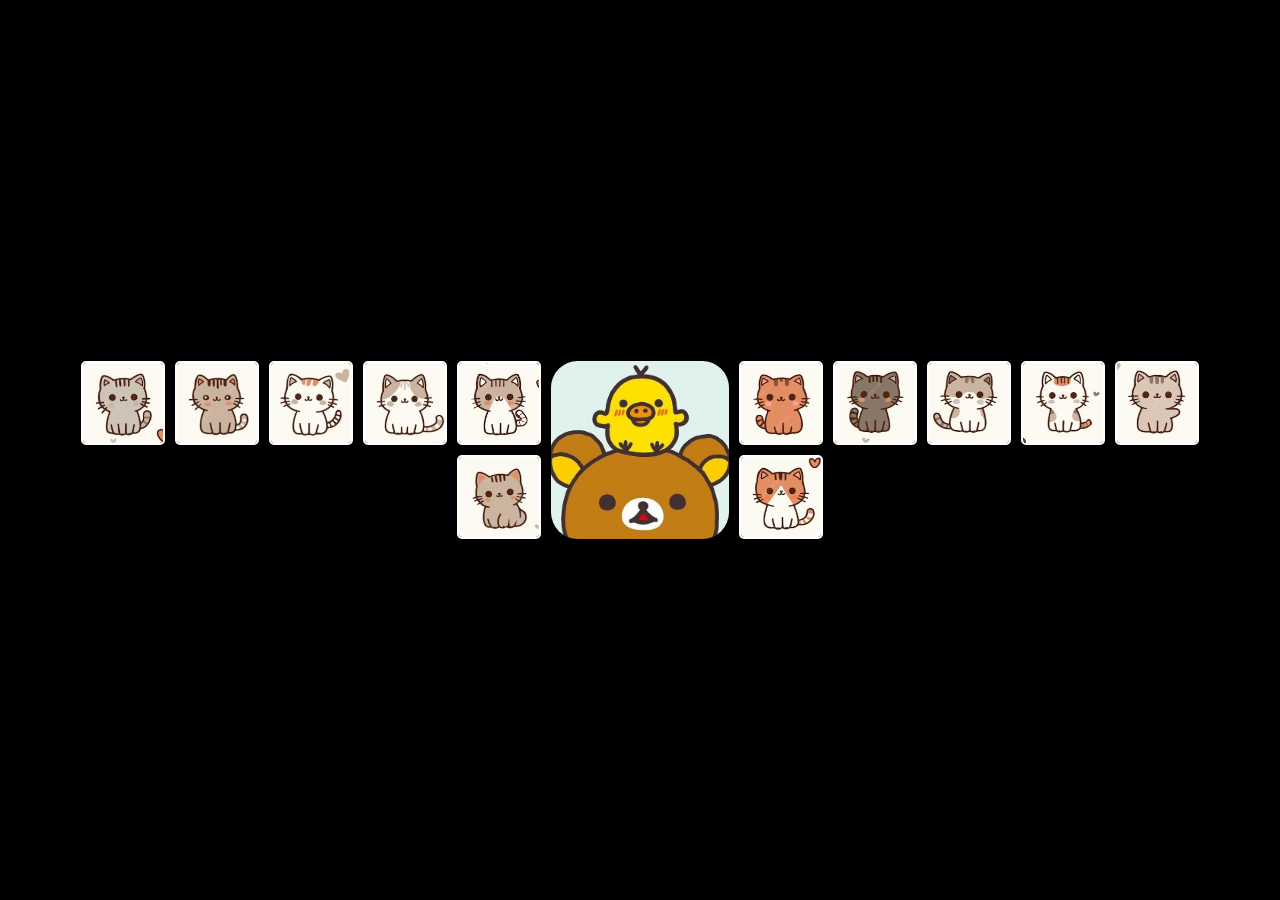
==== index.html @ 57558ef6 "Actualización index" ====
<!DOCTYPE html>
<html lang="en">
<head>
    <meta charset="UTF-8">
    <meta name="viewport" content="width=device-width, initial-scale=1.0">
    <title>♥</title>
    <link rel="stylesheet" href="styles.css">
</head>
<body>
  <div class="head">
    Aloha
  </div>

  <div class="container">
    <!-- Galería de miniaturas -->
    <div class="grid-container">
      <!-- Miniaturas -->
      <div class="thumbnail" data-index="0">
        <img class="" src="img/img1.jpg" alt="Imagen 1">
        <img class="open" src="img/cat1.jpg" alt="Imagen 1">        
      </div>
      <div class="thumbnail" data-index="1">
        <img class="" src="img/img2.jpg" alt="Imagen 2">
        <img class="open" src="img/cat2.jpg" alt="Imagen 2">
      </div>
      <div class="thumbnail" data-index="2">
        <img class="" src="img/img3.jpg" alt="Imagen 3">
        <img class="open" src="img/cat3.jpg" alt="Imagen 3">
      </div>
      <div class="thumbnail" data-index="3">
        <img class="" src="img/img4.jpg" alt="Imagen 4">
        <img class="open" src="img/cat4.jpg" alt="Imagen 4">
      </div>
      <!-- Grid vertical izquierda -->
      <div class="grid-vertical">
        <div class="thumbnail" data-index="4">
          <img class="" src="img/img5.jpg" alt="Imagen 5">
          <img class="open" src="img/cat5.jpg" alt="Imagen 5">
        </div>
        <div class="thumbnail" data-index="6">
          <img class="" src="img/img7.jpg" alt="Imagen 7">
          <img class="open" src="img/cat7.jpg" alt="Imagen 7">
        </div>
      </div>
      
      <!-- Imagen central -->
      <div id="central-image-container">
        <img id="central-image" src="img/central.jpg" alt="Imagen central">
      </div>
      <!-- Grid vertical derecha -->
      <div class="grid-vertical">
        <div class="thumbnail" data-index="5">
          <img class="" src="img/img6.jpg" alt="Imagen 6">
          <img class="open" src="img/cat6.jpg" alt="Imagen 6">
        </div>
        <div class="thumbnail" data-index="7">
          <img class="" src="img/img8.jpg" alt="Imagen 8">
          <img class="open" src="img/cat8.jpg" alt="Imagen 8">
        </div>
      </div>
      
      <div class="thumbnail" data-index="8">
        <img class="" src="img/img9.jpg" alt="Imagen 9">
        <img class="open" src="img/cat9.jpg" alt="Imagen 9">
      </div>
      <div class="thumbnail" data-index="9">
        <img class="" src="img/img10.jpg" alt="Imagen 10">
        <img class="open" src="img/cat10.jpg" alt="Imagen 10">
      </div>
      <div class="thumbnail" data-index="10">
        <img class="" src="img/img11.jpg" alt="Imagen 11">
        <img class="open" src="img/cat11.jpg" alt="Imagen 11">
      </div>
      <div class="thumbnail" data-index="11">
        <img class="" src="img/img12.jpg" alt="Imagen 12">
        <img class="open" src="img/cat12.jpg" alt="Imagen 12">
      </div>
      
    </div>
  </div>

  <!-- Modal para ver imágenes -->
  <div id="modal">
    <img id="modal-image" src="" alt="Imagen grande">
    <button id="close-btn">Cerrar</button>
  </div>

  <!-- Mensaje final -->
  <div id="final-message">
    <h1>¡Sorpresa completada!</h1>
  </div>


  <audio id="audio1" src="audio/audio1.mp3"></audio>
  <audio id="audio2" src="audio/audio2.mp3"></audio>
  <script src="script.js"></script>
</body>
</body>
</html>
---- styles.css ----
/* General Reset */
body {
  margin: 0;
  padding: 0;
  font-family: Arial, sans-serif;
  display: flex;
  justify-content: center;
  align-items: center;
  height: 100vh;
  background-color: black;
  color: white;
  overflow: hidden;
}
.head {
  position: absolute;
  display: flex;
  text-align: top;
}
.container {
  position: relative;
  text-align: center;
}

/* Imagen central */
#central-image-container {
  position: relative;
  display: flex;
}

#central-image {
  width: 178px;
  height: 178px;
  border-radius: 15%;
  transition: opacity 1s ease;
}

/* Galería en cuadrícula */
.grid-container {
  display: flex;
  flex-wrap: wrap;
  justify-content: center;
  gap: 10px;
}

.grid-vertical {
  display: flex;
  flex-wrap: wrap;
  flex-direction:column;
  gap: 10px;
}

.thumbnail {
  position: relative;
  width: 80px;
  height: 80px;
  overflow: hidden;
  border: 2px solid white;
  border-radius: 5px;
  cursor: pointer;
  transition: transform 0.3s ease;
}

.thumbnail img {
  width: 100%;
  height: 100%;
  object-fit: cover;
  display: none;
}

.thumbnail .open  {
  display: block;
}



/* Modal */
#modal {
  display: none;
  position: fixed;
  top: 0;
  left: 0;
  width: 100%;
  height: 100%;
  background-color: rgba(0, 0, 0, 0.9);
  display: none;
  flex-direction: column;
  justify-content: center;
  align-items: center;
}

#modal-image {
  max-width: 80%;
  max-height: 80%;
}

#close-btn {
  margin-top: 20px;
  padding: 10px 20px;
  background-color: #555;
  color: white;
  border: none;
  border-radius: 5px;
  cursor: pointer;
}

/* Mensaje final */
#final-message {
  display: none;
  text-align: center;
  position: absolute;
}

#final-message h1 {
  font-size: 24px;
  width: 178px;
  height: 178px;
  align-content: center;
  color: #00ff00;
}
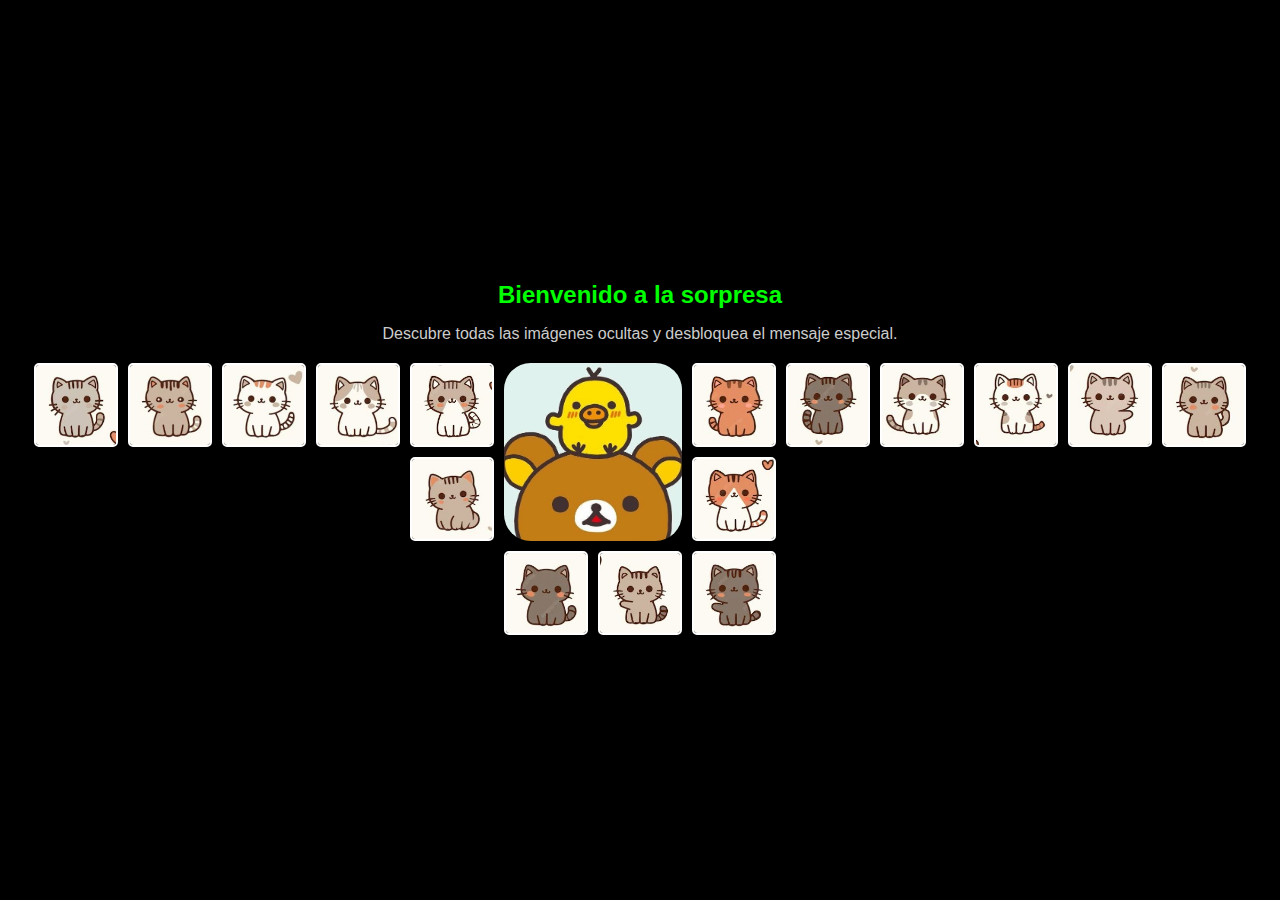
==== commit e1b38355: "Actualización de imágenes" ====
--- a/index.html
+++ b/index.html
@@ -7,11 +7,19 @@
     <link rel="stylesheet" href="styles.css">
 </head>
 <body>
+  
+
+
   <div class="head">
     Aloha
   </div>
 
   <div class="container">
+    <header>
+      <h1>Bienvenido a la sorpresa</h1>
+      <p>Descubre todas las imágenes ocultas y desbloquea el mensaje especial.</p>
+    </header>
+
     <!-- Galería de miniaturas -->
     <div class="grid-container">
       <!-- Miniaturas -->
@@ -75,7 +83,22 @@
         <img class="" src="img/img12.jpg" alt="Imagen 12">
         <img class="open" src="img/cat12.jpg" alt="Imagen 12">
       </div>
-      
+      <div class="thumbnail" data-index="12">
+        <img class="" src="img/img13.jpg" alt="Imagen 13">
+        <img class="open" src="img/cat13.jpg" alt="Imagen 13">
+      </div>
+      <div class="thumbnail" data-index="13">
+        <img class="" src="img/img14.jpg" alt="Imagen 14">
+        <img class="open" src="img/cat14.jpg" alt="Imagen 14">
+      </div>
+      <div class="thumbnail" data-index="14">
+        <img class="" src="img/img15.jpg" alt="Imagen 15">
+        <img class="open" src="img/cat15.jpg" alt="Imagen 15">
+      </div>
+      <div class="thumbnail" data-index="15">
+        <img class="" src="img/img16.jpg" alt="Imagen 16">
+        <img class="open" src="img/cat16.jpg" alt="Imagen 16">
+      </div>
     </div>
   </div>
 
--- a/styles.css
+++ b/styles.css
@@ -19,6 +19,23 @@
 .container {
   position: relative;
   text-align: center;
+}
+
+header {
+  position: relative;
+  align-self: top;
+  text-align: center;
+  margin-bottom: 20px;
+}
+
+header h1 {
+  font-size: 24px;
+  color: #00ff00;
+}
+
+header p {
+  font-size: 16px;
+  color: #ccc;
 }
 
 /* Imagen central */
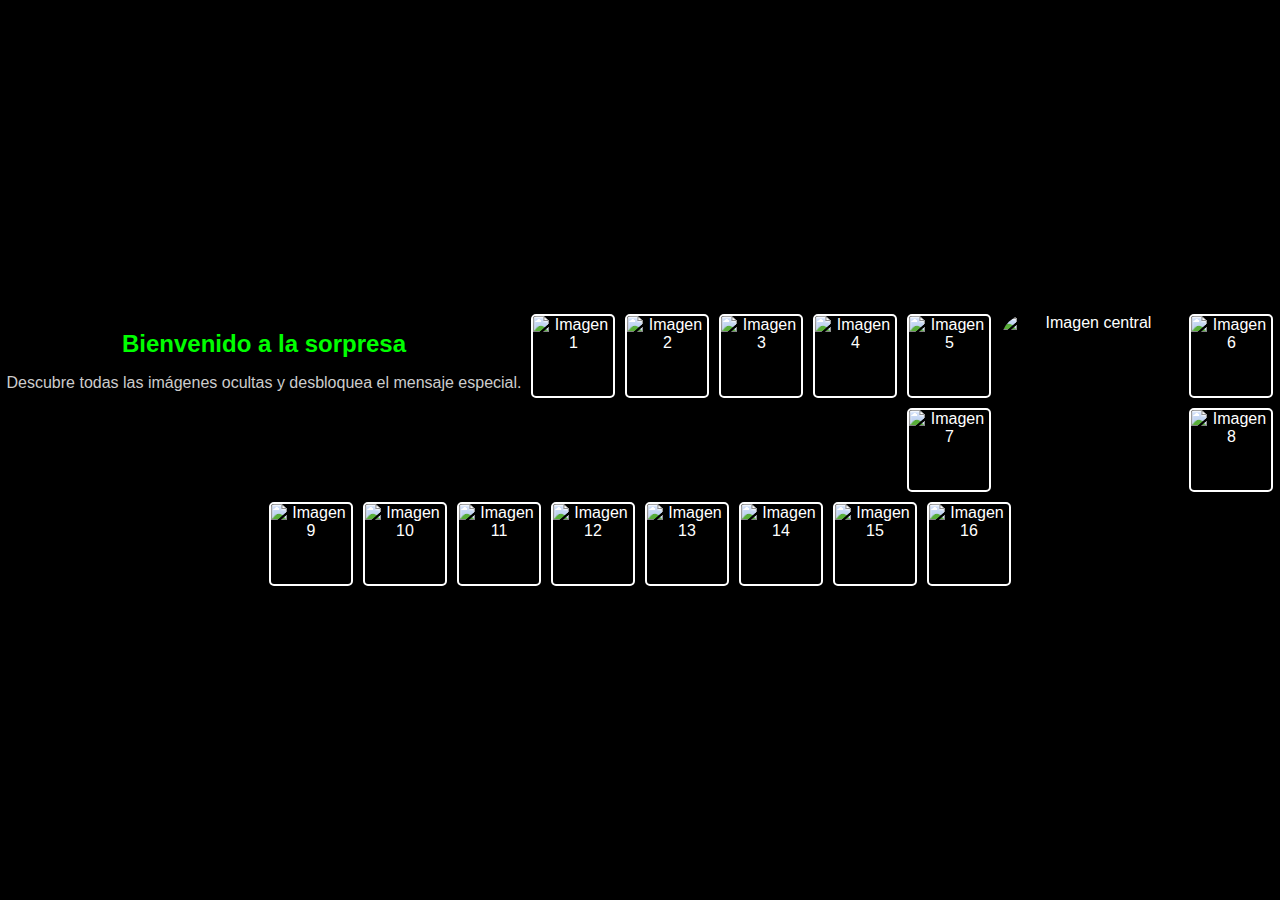
==== commit 351afa61: "Actualización de imágenes 1" ====
--- a/index.html
+++ b/index.html
@@ -7,21 +7,18 @@
     <link rel="stylesheet" href="styles.css">
 </head>
 <body>
-  
-
-
-  <div class="head">
-    Aloha
-  </div>
 
   <div class="container">
-    <header>
-      <h1>Bienvenido a la sorpresa</h1>
-      <p>Descubre todas las imágenes ocultas y desbloquea el mensaje especial.</p>
-    </header>
+    
 
     <!-- Galería de miniaturas -->
     <div class="grid-container">
+
+      <header>
+        <h1>Bienvenido a la sorpresa</h1>
+        <p>Descubre todas las imágenes ocultas y desbloquea el mensaje especial.</p>
+      </header>
+
       <!-- Miniaturas -->
       <div class="thumbnail" data-index="0">
         <img class="" src="img/img1.jpg" alt="Imagen 1">
--- a/styles.css
+++ b/styles.css
@@ -23,7 +23,6 @@
 
 header {
   position: relative;
-  align-self: top;
   text-align: center;
   margin-bottom: 20px;
 }
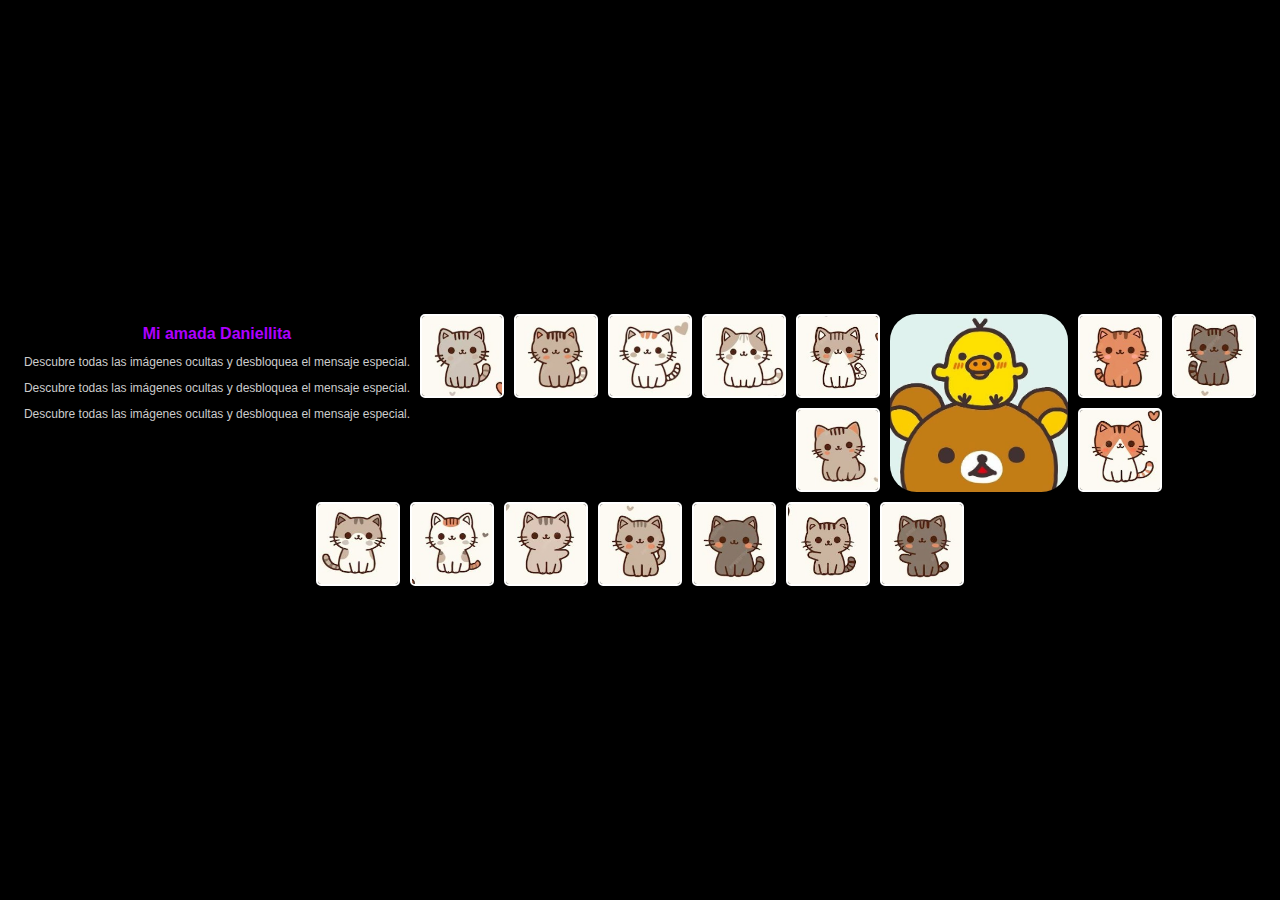
==== commit ee43d70c: "AActualización de index y styles" ====
--- a/index.html
+++ b/index.html
@@ -3,7 +3,7 @@
 <head>
     <meta charset="UTF-8">
     <meta name="viewport" content="width=device-width, initial-scale=1.0">
-    <title>♥</title>
+    <title>♥♥♥ Te amo ♥♥♥</title>
     <link rel="stylesheet" href="styles.css">
 </head>
 <body>
@@ -15,7 +15,9 @@
     <div class="grid-container">
 
       <header>
-        <h1>Bienvenido a la sorpresa</h1>
+        <h1>Mi amada Daniellita</h1>
+        <p>Descubre todas las imágenes ocultas y desbloquea el mensaje especial.</p>
+        <p>Descubre todas las imágenes ocultas y desbloquea el mensaje especial.</p>
         <p>Descubre todas las imágenes ocultas y desbloquea el mensaje especial.</p>
       </header>
 
--- a/styles.css
+++ b/styles.css
@@ -28,12 +28,12 @@
 }
 
 header h1 {
-  font-size: 24px;
-  color: #00ff00;
+  font-size: 16px;
+  color: #ae00ff;
 }
 
 header p {
-  font-size: 16px;
+  font-size: 12px;
   color: #ccc;
 }
 
@@ -110,7 +110,7 @@
 }
 
 #close-btn {
-  margin-top: 20px;
+  margin-top: 50px;
   padding: 10px 20px;
   background-color: #555;
   color: white;
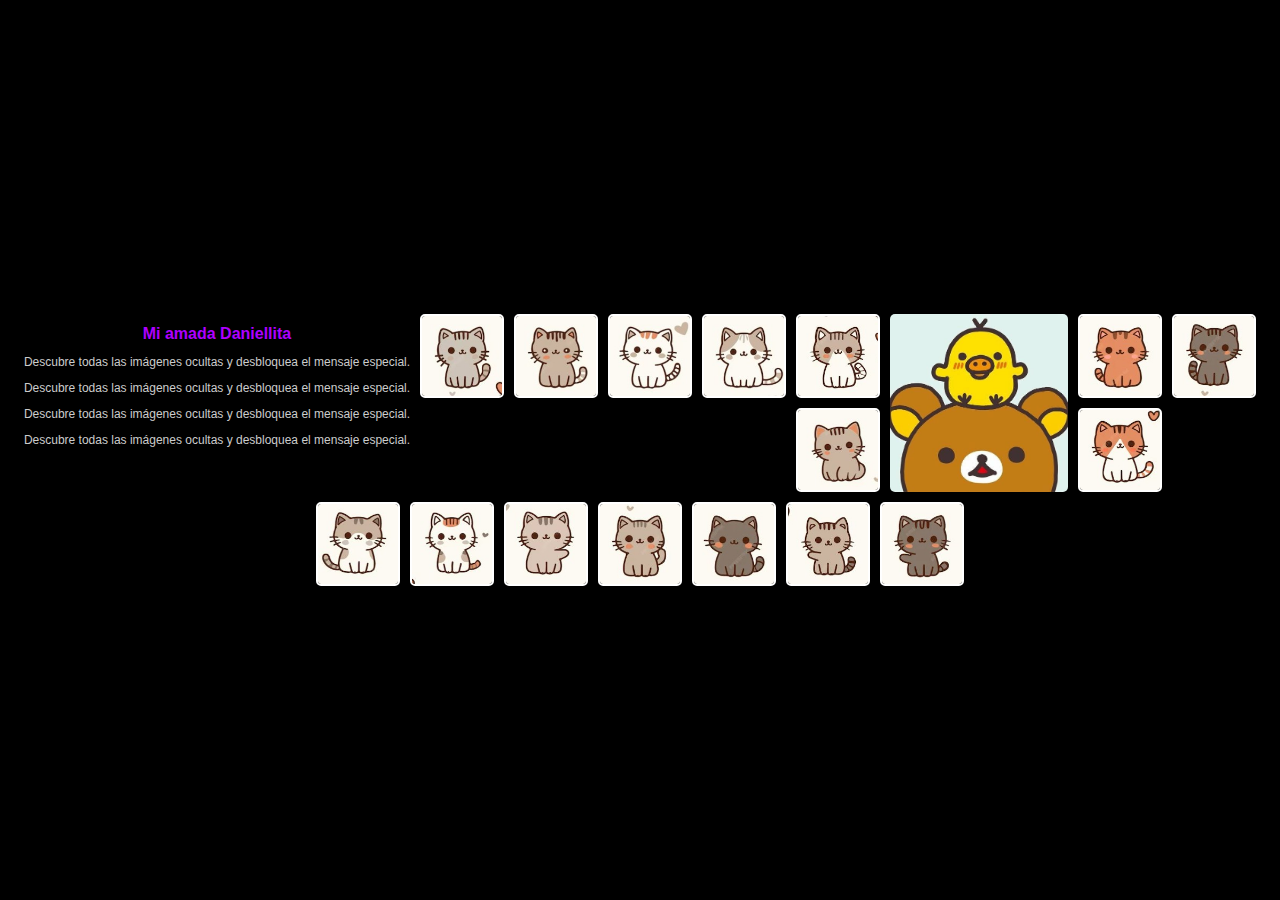
==== commit f1667038: "Actualización HTML, CSS y JS" ====
--- a/index.html
+++ b/index.html
@@ -19,83 +19,86 @@
         <p>Descubre todas las imágenes ocultas y desbloquea el mensaje especial.</p>
         <p>Descubre todas las imágenes ocultas y desbloquea el mensaje especial.</p>
         <p>Descubre todas las imágenes ocultas y desbloquea el mensaje especial.</p>
+        <p>Descubre todas las imágenes ocultas y desbloquea el mensaje especial.</p>
       </header>
 
       <!-- Miniaturas -->
       <div class="thumbnail" data-index="0">
-        <img class="" src="img/img1.jpg" alt="Imagen 1">
+        <img src="img/img1.jpg" alt="Imagen 1">
         <img class="open" src="img/cat1.jpg" alt="Imagen 1">        
       </div>
       <div class="thumbnail" data-index="1">
-        <img class="" src="img/img2.jpg" alt="Imagen 2">
+        <img src="img/img2.jpg" alt="Imagen 2">
         <img class="open" src="img/cat2.jpg" alt="Imagen 2">
       </div>
       <div class="thumbnail" data-index="2">
-        <img class="" src="img/img3.jpg" alt="Imagen 3">
+        <img src="img/img3.jpg" alt="Imagen 3">
         <img class="open" src="img/cat3.jpg" alt="Imagen 3">
       </div>
       <div class="thumbnail" data-index="3">
-        <img class="" src="img/img4.jpg" alt="Imagen 4">
+        <img src="img/img4.jpg" alt="Imagen 4">
         <img class="open" src="img/cat4.jpg" alt="Imagen 4">
       </div>
       <!-- Grid vertical izquierda -->
       <div class="grid-vertical">
         <div class="thumbnail" data-index="4">
-          <img class="" src="img/img5.jpg" alt="Imagen 5">
+          <img src="img/img5.jpg" alt="Imagen 5">
           <img class="open" src="img/cat5.jpg" alt="Imagen 5">
         </div>
         <div class="thumbnail" data-index="6">
-          <img class="" src="img/img7.jpg" alt="Imagen 7">
+          <img src="img/img7.jpg" alt="Imagen 7">
           <img class="open" src="img/cat7.jpg" alt="Imagen 7">
         </div>
       </div>
       
       <!-- Imagen central -->
-      <div id="central-image-container">
-        <img id="central-image" src="img/central.jpg" alt="Imagen central">
+      <div class="thumbnail" id="central-image-container">
+        <img id="central-image" src="img/img17.jpg" alt="Imagen central">
+        <img class="open" id="central-cover" src="img/central.jpg" alt="Imagen central">
+        <img class="open" id="final-image" src="img/img18.jpg" alt="Imagen central">
       </div>
       <!-- Grid vertical derecha -->
       <div class="grid-vertical">
         <div class="thumbnail" data-index="5">
-          <img class="" src="img/img6.jpg" alt="Imagen 6">
+          <img src="img/img6.jpg" alt="Imagen 6">
           <img class="open" src="img/cat6.jpg" alt="Imagen 6">
         </div>
         <div class="thumbnail" data-index="7">
-          <img class="" src="img/img8.jpg" alt="Imagen 8">
+          <img src="img/img8.jpg" alt="Imagen 8">
           <img class="open" src="img/cat8.jpg" alt="Imagen 8">
         </div>
       </div>
       
       <div class="thumbnail" data-index="8">
-        <img class="" src="img/img9.jpg" alt="Imagen 9">
+        <img src="img/img9.jpg" alt="Imagen 9">
         <img class="open" src="img/cat9.jpg" alt="Imagen 9">
       </div>
       <div class="thumbnail" data-index="9">
-        <img class="" src="img/img10.jpg" alt="Imagen 10">
+        <img src="img/img10.jpg" alt="Imagen 10">
         <img class="open" src="img/cat10.jpg" alt="Imagen 10">
       </div>
       <div class="thumbnail" data-index="10">
-        <img class="" src="img/img11.jpg" alt="Imagen 11">
+        <img src="img/img11.jpg" alt="Imagen 11">
         <img class="open" src="img/cat11.jpg" alt="Imagen 11">
       </div>
       <div class="thumbnail" data-index="11">
-        <img class="" src="img/img12.jpg" alt="Imagen 12">
+        <img src="img/img12.jpg" alt="Imagen 12">
         <img class="open" src="img/cat12.jpg" alt="Imagen 12">
       </div>
       <div class="thumbnail" data-index="12">
-        <img class="" src="img/img13.jpg" alt="Imagen 13">
+        <img src="img/img13.jpg" alt="Imagen 13">
         <img class="open" src="img/cat13.jpg" alt="Imagen 13">
       </div>
       <div class="thumbnail" data-index="13">
-        <img class="" src="img/img14.jpg" alt="Imagen 14">
+        <img src="img/img14.jpg" alt="Imagen 14">
         <img class="open" src="img/cat14.jpg" alt="Imagen 14">
       </div>
       <div class="thumbnail" data-index="14">
-        <img class="" src="img/img15.jpg" alt="Imagen 15">
+        <img src="img/img15.jpg" alt="Imagen 15">
         <img class="open" src="img/cat15.jpg" alt="Imagen 15">
       </div>
       <div class="thumbnail" data-index="15">
-        <img class="" src="img/img16.jpg" alt="Imagen 16">
+        <img src="img/img16.jpg" alt="Imagen 16">
         <img class="open" src="img/cat16.jpg" alt="Imagen 16">
       </div>
     </div>
@@ -103,7 +106,7 @@
 
   <!-- Modal para ver imágenes -->
   <div id="modal">
-    <img id="modal-image" src="" alt="Imagen grande">
+    <img id="modal-image" alt="Imagen grande">
     <button id="close-btn">Cerrar</button>
   </div>
 
--- a/styles.css
+++ b/styles.css
@@ -11,11 +11,7 @@
   color: white;
   overflow: hidden;
 }
-.head {
-  position: absolute;
-  display: flex;
-  text-align: top;
-}
+
 .container {
   position: relative;
   text-align: center;
@@ -41,13 +37,26 @@
 #central-image-container {
   position: relative;
   display: flex;
+  width: 178px;
+  height: 178px;
+  border: none;
 }
 
 #central-image {
   width: 178px;
   height: 178px;
   border-radius: 15%;
-  transition: opacity 1s ease;
+  transition: opacity 3s ease;
+  position: absolute;
+}
+
+#final-image {
+  width: 178px;
+  height: 178px;
+  border-radius: 15%;
+  transition: opacity 3s ease;
+  position: absolute;
+  opacity: 0;
 }
 
 /* Galería en cuadrícula */
@@ -73,7 +82,7 @@
   border: 2px solid white;
   border-radius: 5px;
   cursor: pointer;
-  transition: transform 0.3s ease;
+  transition: transform 1.5s ease;
 }
 
 .thumbnail img {
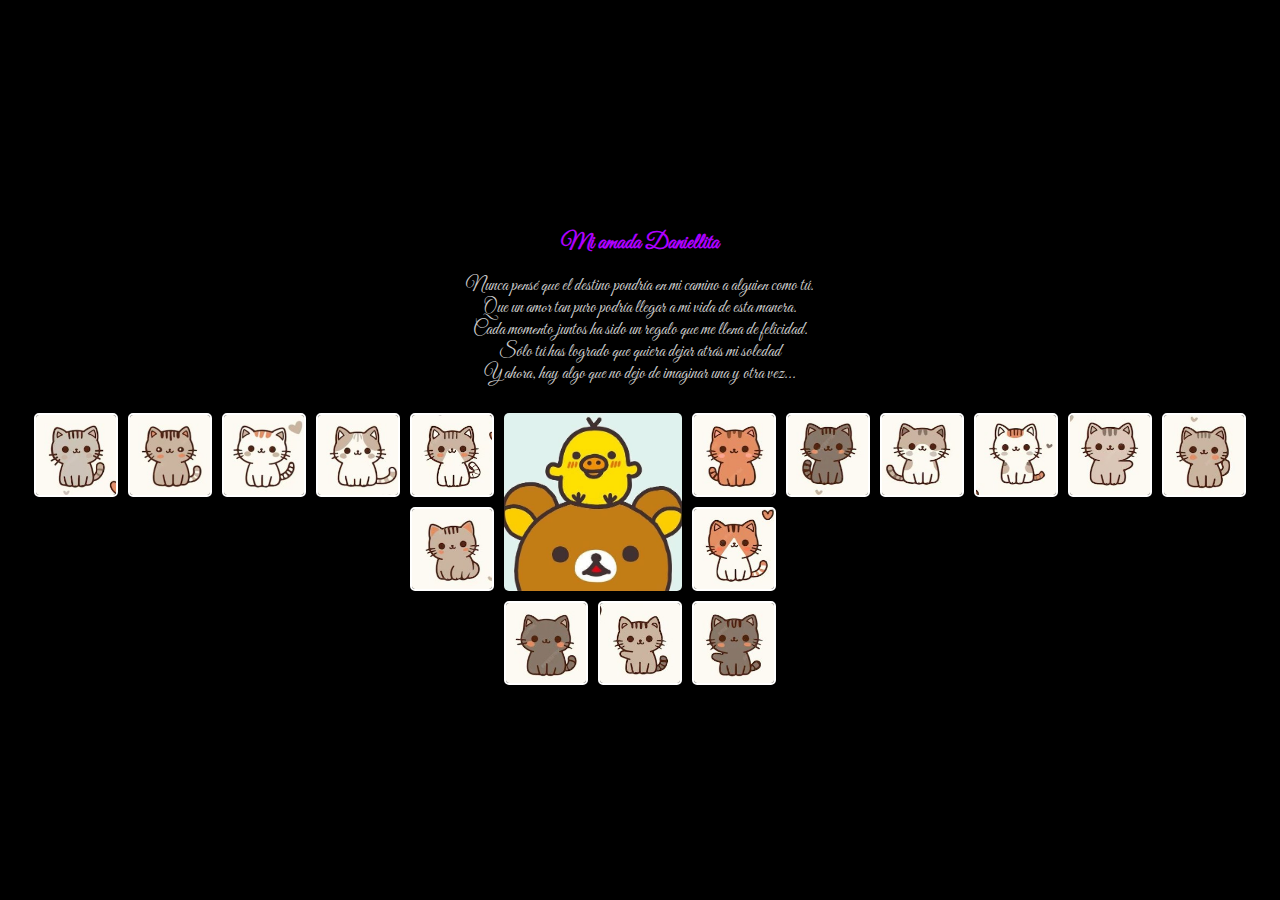
==== commit 0ca3b658: "Corrección de texto y respuestas" ====
--- a/index.html
+++ b/index.html
@@ -3,8 +3,12 @@
 <head>
     <meta charset="UTF-8">
     <meta name="viewport" content="width=device-width, initial-scale=1.0">
+    <link rel="preconnect" href="https://fonts.googleapis.com">
+    <link rel="preconnect" href="https://fonts.gstatic.com" crossorigin>
+    <link href="https://fonts.googleapis.com/css2?family=Great+Vibes&family=Merriweather:ital,wght@0,300;0,400;0,700;0,900;1,300;1,400;1,700;1,900&display=swap" rel="stylesheet">
     <title>♥♥♥ Te amo ♥♥♥</title>
     <link rel="stylesheet" href="styles.css">
+
 </head>
 <body>
 
@@ -16,10 +20,21 @@
 
       <header>
         <h1>Mi amada Daniellita</h1>
-        <p>Descubre todas las imágenes ocultas y desbloquea el mensaje especial.</p>
-        <p>Descubre todas las imágenes ocultas y desbloquea el mensaje especial.</p>
-        <p>Descubre todas las imágenes ocultas y desbloquea el mensaje especial.</p>
-        <p>Descubre todas las imágenes ocultas y desbloquea el mensaje especial.</p>
+        <p id="central-text">Nunca pensé que el destino pondría en mi camino a alguien como tú.<br>
+          Que un amor tan puro podría llegar a mi vida de esta manera.<br>
+          Cada momento juntos ha sido un regalo que me llena de felicidad.<br>
+          Sólo tú has logrado que quiera dejar atrás mi soledad<br>
+          Y ahora, hay algo que no dejo de imaginar una y otra vez...<br>
+        </p>
+
+        <p id="final-text">No dejo de imaginar un futuro a tu lado.<br>
+          De despertar cada día a tu lado.<br>
+          De estar siempre junto ati para compartir cada momento.<br>
+          Por eso quisiera preguntarte...<br>
+          Daniella Baella, ¿Te quieres casar conmigo?<br>
+          <button id="answer-btn">No</button>
+          <button id="answer-btn">Si</button>
+        </p>
       </header>
 
       <!-- Miniaturas -->
@@ -110,10 +125,6 @@
     <button id="close-btn">Cerrar</button>
   </div>
 
-  <!-- Mensaje final -->
-  <div id="final-message">
-    <h1>¡Sorpresa completada!</h1>
-  </div>
 
 
   <audio id="audio1" src="audio/audio1.mp3"></audio>
--- a/styles.css
+++ b/styles.css
@@ -2,7 +2,7 @@
 body {
   margin: 0;
   padding: 0;
-  font-family: Arial, sans-serif;
+  font-family: "Great Vibes", serif;
   display: flex;
   justify-content: center;
   align-items: center;
@@ -18,19 +18,42 @@
 }
 
 header {
+  text-align: center;
   position: relative;
-  text-align: center;
-  margin-bottom: 20px;
+  width: 100%;
 }
 
 header h1 {
-  font-size: 16px;
+  font-size: 22px;
   color: #ae00ff;
 }
 
 header p {
-  font-size: 12px;
+  font-size: 18px;
   color: #ccc;
+}
+
+/*Texto*/
+
+#central-text {
+  transition: opacity 3s ease;
+}
+
+#final-text {
+  position: absolute;
+  width: 100%;
+  transition: opacity 3s ease;
+  opacity: 0;
+}
+
+#answer-btn {
+  margin: 2px;
+  padding: 7.5px 15px;
+  background-color: white;
+  color: black;
+  border: none;
+  border-radius: 5px;
+  cursor: pointer;
 }
 
 /* Imagen central */
@@ -67,10 +90,16 @@
   gap: 10px;
 }
 
+.grid-container header{
+  flex-wrap: wrap;
+  justify-content: center;
+  gap: 10px;
+}
+
 .grid-vertical {
   display: flex;
   flex-wrap: wrap;
-  flex-direction:column;
+  flex-direction: column;
   gap: 10px;
 }
 
@@ -92,7 +121,7 @@
   display: none;
 }
 
-.thumbnail .open  {
+.thumbnail .open {
   display: block;
 }
 
@@ -126,19 +155,4 @@
   border: none;
   border-radius: 5px;
   cursor: pointer;
-}
-
-/* Mensaje final */
-#final-message {
-  display: none;
-  text-align: center;
-  position: absolute;
-}
-
-#final-message h1 {
-  font-size: 24px;
-  width: 178px;
-  height: 178px;
-  align-content: center;
-  color: #00ff00;
 }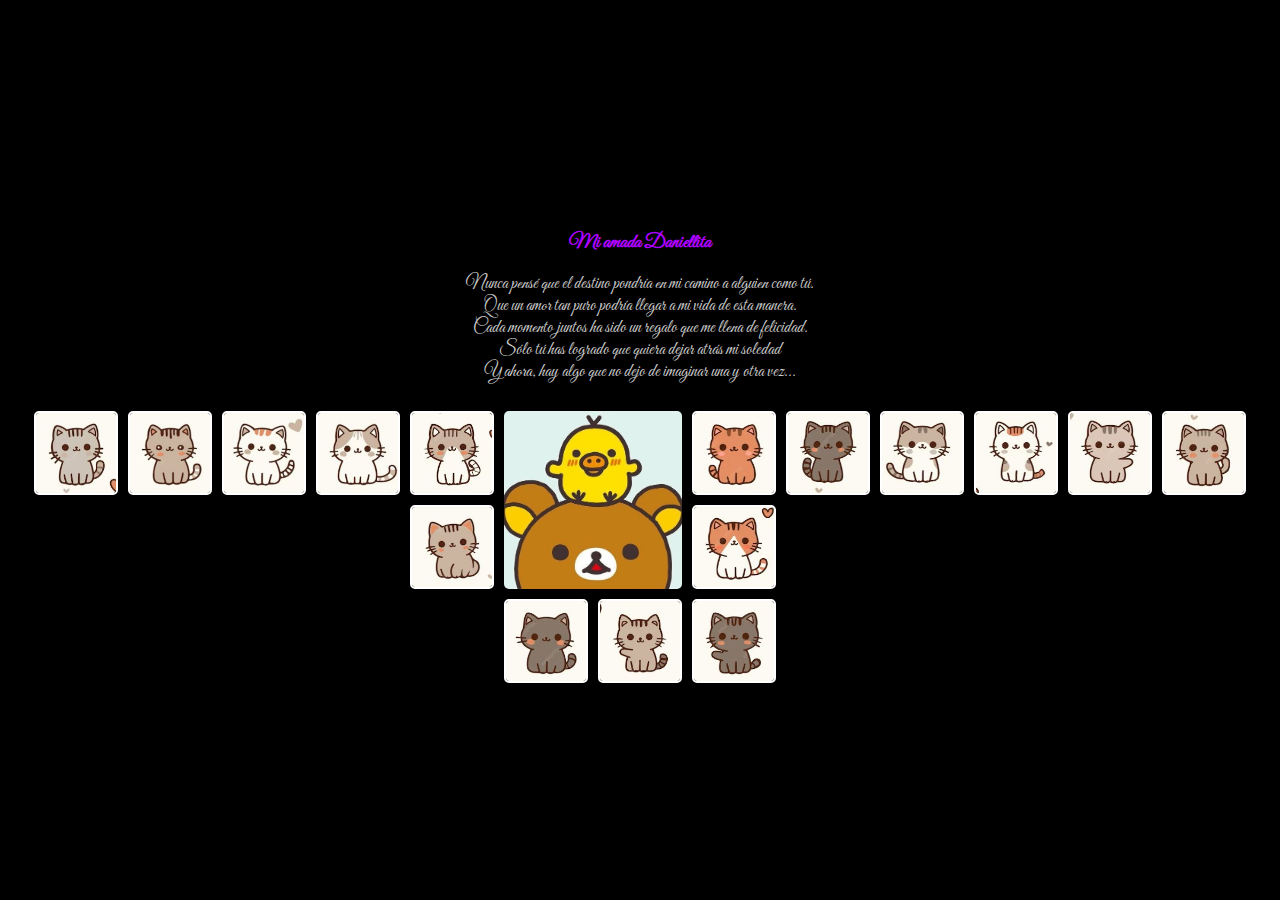
==== commit ee995f58: "Actualización diseño" ====
--- a/index.html
+++ b/index.html
@@ -32,8 +32,8 @@
           De estar siempre junto ati para compartir cada momento.<br>
           Por eso quisiera preguntarte...<br>
           Daniella Baella, ¿Te quieres casar conmigo?<br>
-          <button id="answer-btn">No</button>
-          <button id="answer-btn">Si</button>
+          <button class="answer-btn" id="no-btn">No</button>
+          <button class="answer-btn" id="yes-btn">Si</button>
         </p>
       </header>
 
--- a/styles.css
+++ b/styles.css
@@ -24,7 +24,7 @@
 }
 
 header h1 {
-  font-size: 22px;
+  font-size: 20px;
   color: #ae00ff;
 }
 
@@ -46,7 +46,7 @@
   opacity: 0;
 }
 
-#answer-btn {
+.answer-btn {
   margin: 2px;
   padding: 7.5px 15px;
   background-color: white;
